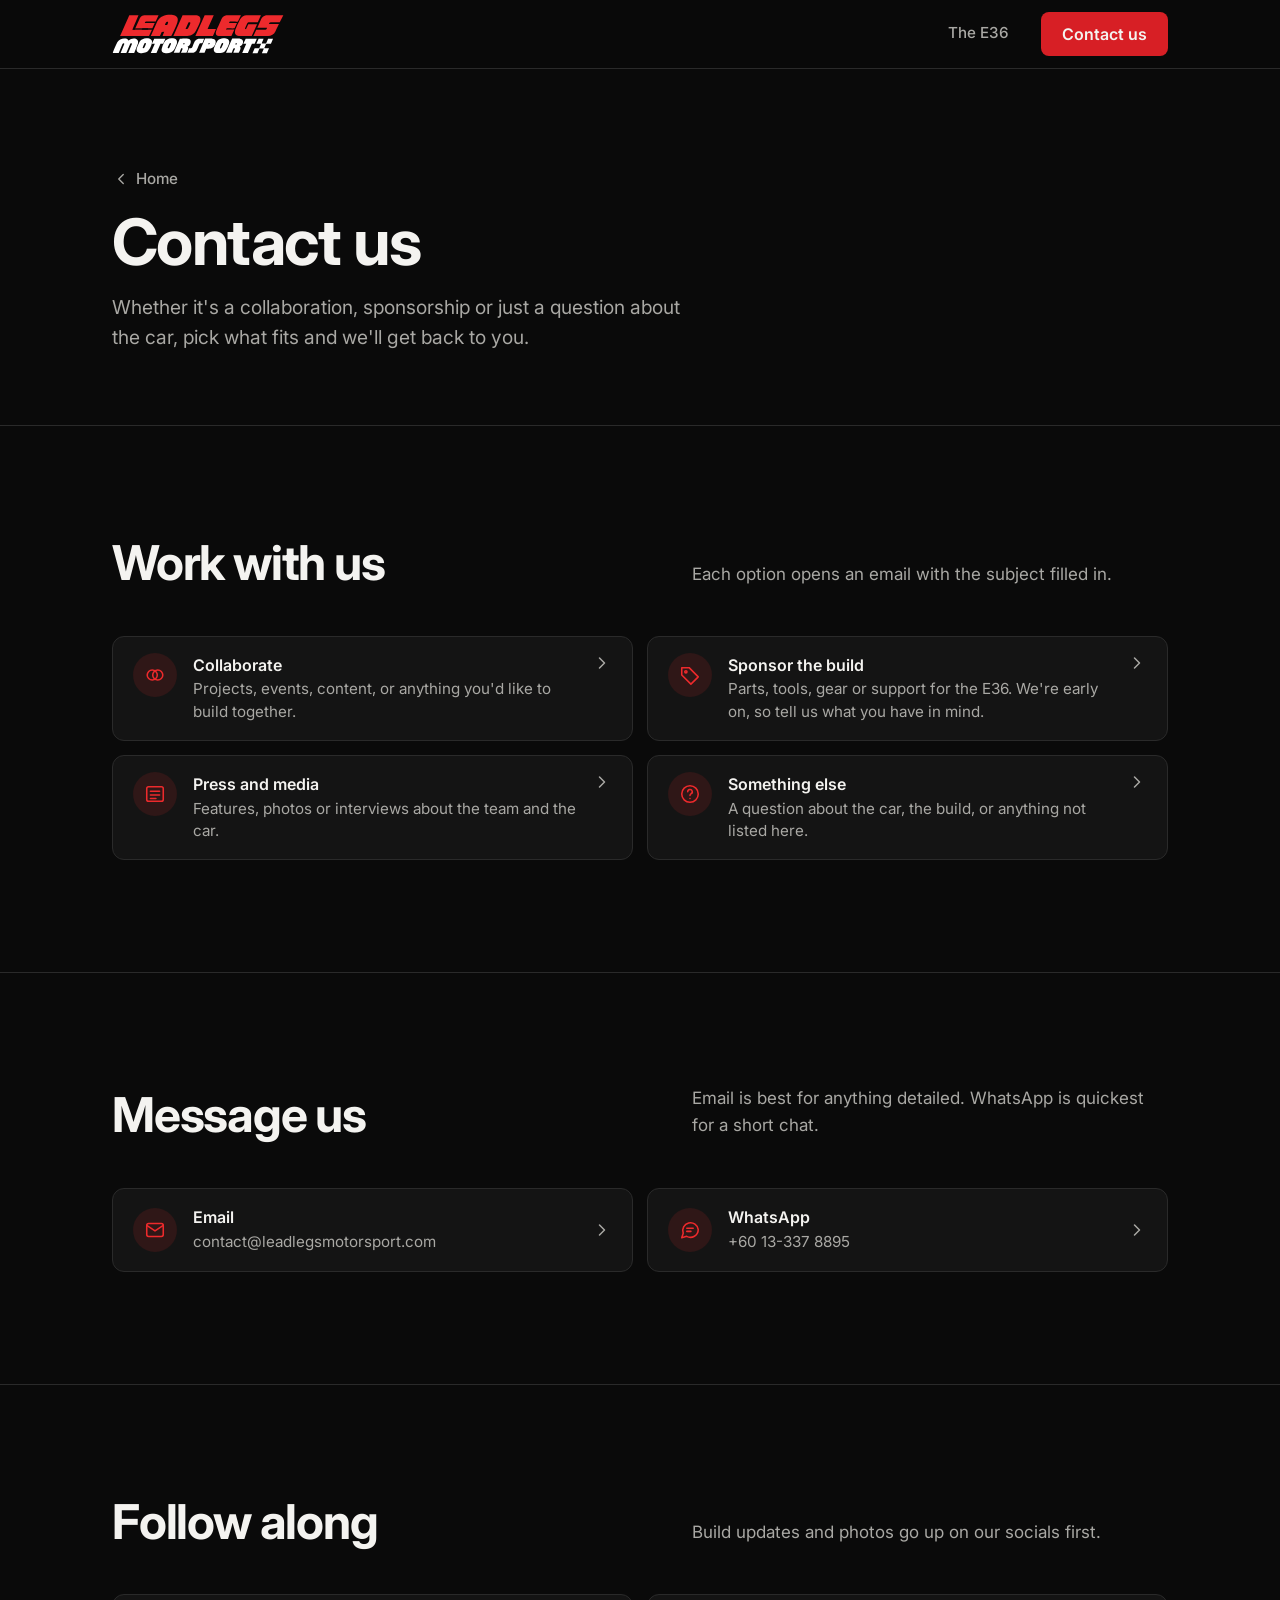
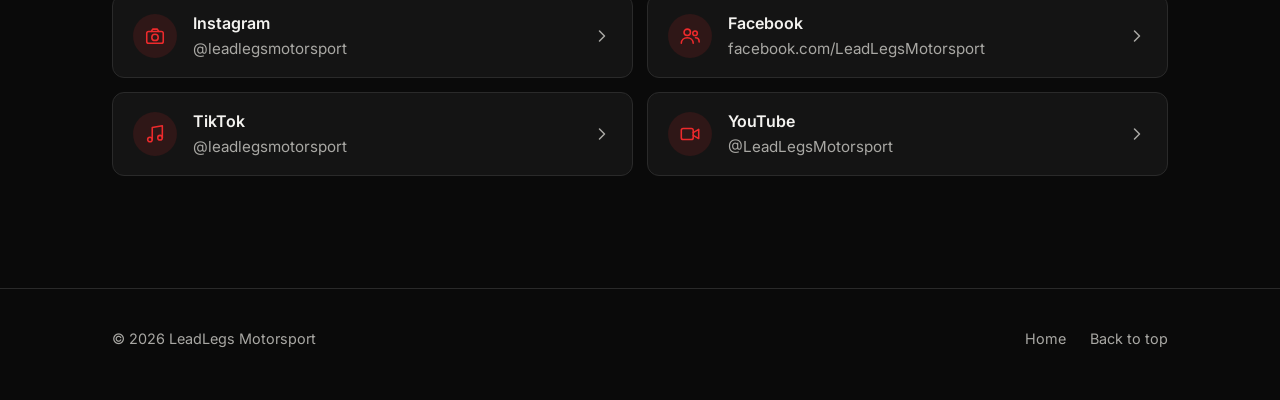
==== contact.html @ e3fa3c6b "Add contact page; hero buttons now Instagram and Contact us Co-Authored-By: Claude Sonnet 5.5 <norep" ====
<!doctype html>
<html lang="en">
<head>
<meta charset="utf-8">
<meta name="viewport" content="width=device-width, initial-scale=1">
<title>Contact | LeadLegs Motorsport</title>
<meta name="description" content="Get in touch with LeadLegs Motorsport about collaborations, sponsorship, press or anything else.">
<meta name="theme-color" content="#0a0a0a">
<link rel="canonical" href="https://leadlegsmotorsport.com/contact.html">
<link rel="icon" type="image/png" sizes="32x32" href="assets/favicon-32.png">
<link rel="apple-touch-icon" href="assets/apple-touch-icon.png">
<meta property="og:type" content="website">
<meta property="og:title" content="Contact | LeadLegs Motorsport">
<meta property="og:description" content="Collaborations, sponsorship, press or just a hello.">
<meta property="og:url" content="https://leadlegsmotorsport.com/contact.html">
<meta property="og:image" content="https://leadlegsmotorsport.com/assets/og.png">
<meta name="twitter:card" content="summary_large_image">
<link rel="preconnect" href="https://fonts.googleapis.com">
<link rel="preconnect" href="https://fonts.gstatic.com" crossorigin>
<link href="https://fonts.googleapis.com/css2?family=Inter:wght@400;500;600;700&display=swap" rel="stylesheet">
<link rel="stylesheet" href="assets/site.css">
</head>
<body>
<a class="skip" href="#main">Skip to content</a>

<header class="bar">
  <div class="wrap">
    <a class="brand" href="index.html" aria-label="LeadLegs Motorsport, home"><img src="assets/wordmark.svg" width="173" height="40" alt="LeadLegs Motorsport"></a>
    <nav aria-label="Main">
      <a href="index.html#e36">The E36</a>
      <a class="btn btn-fill" href="contact.html" aria-current="page">Contact us</a>
    </nav>
  </div>
</header>

<main id="main">
  <section class="pagehead" id="top">
    <div class="wrap">
      <a class="crumb" href="index.html"><svg viewBox="0 0 24 24" aria-hidden="true"><path d="M15 6l-6 6 6 6"/></svg>Home</a>
      <h1>Contact us</h1>
      <p>Whether it's a collaboration, sponsorship or just a question about the car, pick what fits and we'll get back to you.</p>
    </div>
  </section>

  <section class="block" id="work-with-us">
    <div class="wrap">
      <div class="head">
        <h2>Work with us</h2>
        <p>Each option opens an email with the subject filled in.</p>
      </div>
      <div class="cards opts">
        <a class="card" href="mailto:contact@leadlegsmotorsport.com?subject=Collaboration%20with%20LeadLegs">
          <span class="ic"><svg viewBox="0 0 24 24" aria-hidden="true"><circle cx="9" cy="12" r="5.5"/><circle cx="15" cy="12" r="5.5"/></svg></span>
          <span class="meta"><b>Collaborate</b><span>Projects, events, content, or anything you'd like to build together.</span></span>
          <svg class="chev" viewBox="0 0 24 24" aria-hidden="true"><path d="M9 6l6 6-6 6"/></svg>
        </a>
        <a class="card" href="mailto:contact@leadlegsmotorsport.com?subject=Sponsorship%20enquiry">
          <span class="ic"><svg viewBox="0 0 24 24" aria-hidden="true"><path d="M3 12V4h8l10 10-8 8L3 12z"/><circle cx="7.5" cy="8.5" r="1.2"/></svg></span>
          <span class="meta"><b>Sponsor the build</b><span>Parts, tools, gear or support for the E36. We're early on, so tell us what you have in mind.</span></span>
          <svg class="chev" viewBox="0 0 24 24" aria-hidden="true"><path d="M9 6l6 6-6 6"/></svg>
        </a>
        <a class="card" href="mailto:contact@leadlegsmotorsport.com?subject=Press%20and%20media">
          <span class="ic"><svg viewBox="0 0 24 24" aria-hidden="true"><rect x="3" y="4" width="18" height="16" rx="2"/><path d="M7 9h10M7 13h10M7 17h6"/></svg></span>
          <span class="meta"><b>Press and media</b><span>Features, photos or interviews about the team and the car.</span></span>
          <svg class="chev" viewBox="0 0 24 24" aria-hidden="true"><path d="M9 6l6 6-6 6"/></svg>
        </a>
        <a class="card" href="mailto:contact@leadlegsmotorsport.com?subject=Question%20for%20LeadLegs">
          <span class="ic"><svg viewBox="0 0 24 24" aria-hidden="true"><circle cx="12" cy="12" r="9"/><path d="M9.5 9.5a2.5 2.5 0 1 1 3.5 2.3c-.7.4-1 .9-1 1.7"/><path d="M12 17h.01"/></svg></span>
          <span class="meta"><b>Something else</b><span>A question about the car, the build, or anything not listed here.</span></span>
          <svg class="chev" viewBox="0 0 24 24" aria-hidden="true"><path d="M9 6l6 6-6 6"/></svg>
        </a>
      </div>
    </div>
  </section>

  <section class="block" id="message">
    <div class="wrap">
      <div class="head">
        <h2>Message us</h2>
        <p>Email is best for anything detailed. WhatsApp is quickest for a short chat.</p>
      </div>
      <div class="cards">
        <a class="card" href="mailto:contact@leadlegsmotorsport.com">
          <span class="ic"><svg viewBox="0 0 24 24" aria-hidden="true"><rect x="3" y="5" width="18" height="14" rx="2"/><path d="M3 7l9 6 9-6"/></svg></span>
          <span class="meta"><b>Email</b><span>contact@leadlegsmotorsport.com</span></span>
          <svg class="chev" viewBox="0 0 24 24" aria-hidden="true"><path d="M9 6l6 6-6 6"/></svg>
        </a>
        <a class="card" href="https://wa.me/60133378895" rel="noopener">
          <span class="ic"><svg viewBox="0 0 24 24" aria-hidden="true"><path d="M21 11.5a8.5 8.5 0 0 1-12.6 7.4L3 20.5l1.6-5A8.5 8.5 0 1 1 21 11.5z"/><path d="M8.5 10h7M8.5 13.5h4.5"/></svg></span>
          <span class="meta"><b>WhatsApp</b><span>+60 13-337 8895</span></span>
          <svg class="chev" viewBox="0 0 24 24" aria-hidden="true"><path d="M9 6l6 6-6 6"/></svg>
        </a>
      </div>
    </div>
  </section>

  <section class="block" id="follow">
    <div class="wrap">
      <div class="head">
        <h2>Follow along</h2>
        <p>Build updates and photos go up on our socials first.</p>
      </div>
      <div class="cards">
        <a class="card" href="https://www.instagram.com/leadlegsmotorsport" rel="noopener">
          <span class="ic"><svg viewBox="0 0 24 24" aria-hidden="true"><rect x="3" y="7" width="18" height="13" rx="2"/><path d="M8 7l1.5-2.5h5L16 7"/><circle cx="12" cy="13.5" r="3.5"/></svg></span>
          <span class="meta"><b>Instagram</b><span>@leadlegsmotorsport</span></span>
          <svg class="chev" viewBox="0 0 24 24" aria-hidden="true"><path d="M9 6l6 6-6 6"/></svg>
        </a>
        <a class="card" href="https://www.facebook.com/LeadLegsMotorsport/" rel="noopener">
          <span class="ic"><svg viewBox="0 0 24 24" aria-hidden="true"><circle cx="9" cy="8" r="3.5"/><path d="M2.5 20c0-3.6 2.9-6 6.5-6s6.5 2.4 6.5 6"/><circle cx="17.5" cy="9" r="2.5"/><path d="M18 14c2.5 0 4 1.8 4 4.5"/></svg></span>
          <span class="meta"><b>Facebook</b><span>facebook.com/LeadLegsMotorsport</span></span>
          <svg class="chev" viewBox="0 0 24 24" aria-hidden="true"><path d="M9 6l6 6-6 6"/></svg>
        </a>
        <a class="card" href="https://www.tiktok.com/@leadlegsmotorsport" rel="noopener">
          <span class="ic"><svg viewBox="0 0 24 24" aria-hidden="true"><path d="M9 18V5l11-2v13"/><circle cx="6.5" cy="18" r="2.5"/><circle cx="17.5" cy="16" r="2.5"/></svg></span>
          <span class="meta"><b>TikTok</b><span>@leadlegsmotorsport</span></span>
          <svg class="chev" viewBox="0 0 24 24" aria-hidden="true"><path d="M9 6l6 6-6 6"/></svg>
        </a>
        <a class="card" href="https://www.youtube.com/@LeadLegsMotorsport" rel="noopener">
          <span class="ic"><svg viewBox="0 0 24 24" aria-hidden="true"><rect x="2.5" y="6" width="13" height="12" rx="2"/><path d="M15.5 10.5l6-3.5v10l-6-3.5"/></svg></span>
          <span class="meta"><b>YouTube</b><span>@LeadLegsMotorsport</span></span>
          <svg class="chev" viewBox="0 0 24 24" aria-hidden="true"><path d="M9 6l6 6-6 6"/></svg>
        </a>
      </div>
    </div>
  </section>
</main>

<footer>
  <div class="wrap">
    <span>&copy; 2026 LeadLegs Motorsport</span>
    <span class="flinks"><a href="index.html">Home</a><a href="#top">Back to top</a></span>
  </div>
</footer>

</body>
</html>
---- assets/site.css ----
:root {
  --red: #ed2a2c;          /* wordmark red, used for accents */
  --red-btn: #d71f25;      /* slightly deeper red so white text passes contrast */
  --bg: #0a0a0a;
  --surface: #141414;
  --surface-hi: #1c1c1c;
  --line: #2a2a2a;
  --text: #f4f3f0;
  --muted: #a9a8a4;
  --radius: 12px;
  --wrap: 72rem;
  --gutter: clamp(20px, 5vw, 48px);
  --bar-h: 68px;
}
* { box-sizing: border-box; }
html { scroll-behavior: smooth; scroll-padding-top: calc(var(--bar-h) + 16px); }
body {
  margin: 0;
  background: var(--bg);
  color: var(--text);
  font-family: "Inter", system-ui, -apple-system, "Segoe UI", Roboto, Arial, sans-serif;
  font-size: 1.0625rem;
  line-height: 1.6;
  -webkit-font-smoothing: antialiased;
}
a { color: inherit; }
img { max-width: 100%; }
:focus-visible { outline: 3px solid var(--red); outline-offset: 3px; border-radius: 6px; }
.wrap { max-width: var(--wrap); margin: 0 auto; padding: 0 var(--gutter); }

.skip { position: absolute; left: 12px; top: -60px; z-index: 20; background: var(--text); color: var(--bg); padding: 10px 16px; border-radius: 8px; font-weight: 600; text-decoration: none; }
.skip:focus { top: 12px; }

/* ---- buttons (filled, outlined) ---- */
.btn {
  display: inline-flex; align-items: center; justify-content: center; gap: 10px;
  min-height: 48px; padding: 0 24px;
  border-radius: 8px; border: 1.5px solid transparent;
  font: 600 1rem/1 "Inter", system-ui, sans-serif; text-decoration: none; cursor: pointer;
  transition: background-color .15s, border-color .15s, transform .1s;
}
.btn svg { width: 20px; height: 20px; fill: none; stroke: currentColor; stroke-width: 1.8; stroke-linecap: round; stroke-linejoin: round; }
.btn:active { transform: scale(.98); }
.btn-fill { background: var(--red-btn); color: #fff; }
.btn-fill:hover { background: #ee2d33; }
.btn-line { border-color: rgba(255,255,255,.35); color: var(--text); }
.btn-line:hover { background: rgba(255,255,255,.08); border-color: rgba(255,255,255,.6); }

/* ---- top bar ---- */
.bar {
  position: sticky; top: 0; z-index: 10;
  background: rgba(10,10,10,.82);
  -webkit-backdrop-filter: saturate(1.4) blur(14px); backdrop-filter: saturate(1.4) blur(14px);
  border-bottom: 1px solid var(--line);
}
.bar .wrap { height: var(--bar-h); display: flex; align-items: center; justify-content: space-between; gap: 16px; }
.brand { display: block; line-height: 0; }
.brand img { height: 40px; width: auto; display: block; }
.bar nav { display: flex; align-items: center; gap: clamp(8px, 2vw, 28px); }
.bar nav a:not(.btn) { padding: 12px 6px; font-weight: 500; font-size: .95rem; text-decoration: none; color: var(--muted); border-bottom: 2px solid transparent; }
.bar nav a:not(.btn):hover { color: var(--text); border-bottom-color: var(--red); }
.bar .btn { min-height: 44px; padding: 0 20px; }

/* ---- hero ---- */
.hero-img { display: block; width: 100%; height: clamp(200px, 38vw, 600px); object-fit: cover; object-position: 50% 52%; }
.intro { padding: clamp(40px, 7vw, 88px) 0 clamp(56px, 9vw, 112px); }
.intro .wrap { display: grid; grid-template-columns: 1.1fr 1fr; gap: clamp(24px, 5vw, 56px); align-items: end; }
h1, h2 { margin: 0; font-weight: 700; letter-spacing: -0.025em; line-height: 1.04; text-wrap: balance; }
h1 { font-size: clamp(2.5rem, 6.4vw, 5rem); }
h2 { font-size: clamp(1.9rem, 4vw, 3rem); }
.intro p { margin: 0 0 28px; color: var(--muted); font-size: clamp(1.05rem, 1.6vw, 1.25rem); max-width: 30rem; }
.actions { display: flex; flex-wrap: wrap; gap: 12px; }

/* ---- sections ---- */
section.block { padding: clamp(56px, 9vw, 112px) 0; border-top: 1px solid var(--line); }
.head { display: grid; grid-template-columns: 1.1fr 1fr; gap: clamp(24px, 5vw, 56px); align-items: end; margin-bottom: clamp(28px, 4vw, 48px); }
.head p { margin: 0; color: var(--muted); max-width: 30rem; }

/* E36 planned work */
.grid { display: grid; gap: 14px; grid-template-columns: repeat(auto-fit, minmax(180px, 1fr)); }
.tile { background: var(--surface); border: 1px solid var(--line); border-radius: var(--radius); padding: 22px 22px 20px; display: flex; flex-direction: column; gap: 22px; min-height: 132px; justify-content: space-between; border-top: 3px solid var(--red); }
.tile strong { font-size: 1.1rem; font-weight: 600; letter-spacing: -0.01em; }
.chip { align-self: flex-start; font-size: .82rem; font-weight: 500; color: var(--muted); border: 1px solid var(--line); border-radius: 999px; padding: 4px 12px; }

/* contact cards */
.cards { display: grid; gap: 14px; grid-template-columns: repeat(auto-fit, minmax(380px, 1fr)); }
.card {
  display: flex; align-items: center; gap: 16px; min-height: 80px; padding: 16px 20px;
  background: var(--surface); border: 1px solid var(--line); border-radius: var(--radius);
  text-decoration: none; transition: background-color .15s, border-color .15s, transform .15s, box-shadow .15s;
}
.card:hover { background: var(--surface-hi); border-color: var(--red); transform: translateY(-2px); box-shadow: 0 10px 28px rgba(0,0,0,.45); }
.card:active { transform: translateY(0); }
.ic { flex: none; width: 44px; height: 44px; display: grid; place-items: center; border-radius: 50%; background: rgba(237,42,44,.12); }
.ic svg { width: 22px; height: 22px; fill: none; stroke: var(--red); stroke-width: 1.7; stroke-linecap: round; stroke-linejoin: round; }
.meta { display: flex; flex-direction: column; min-width: 0; flex: 1; }
.meta b { font-weight: 600; font-size: 1rem; }
.meta span { color: var(--muted); font-size: .95rem; overflow-wrap: anywhere; }
.chev { flex: none; width: 20px; height: 20px; fill: none; stroke: var(--muted); stroke-width: 1.8; stroke-linecap: round; stroke-linejoin: round; transition: transform .15s, stroke .15s; }
.card:hover .chev { stroke: var(--text); transform: translateX(3px); }

footer { border-top: 1px solid var(--line); padding: 28px 0 40px; color: var(--muted); font-size: .9rem; }
footer .wrap { display: flex; justify-content: space-between; align-items: center; gap: 16px; flex-wrap: wrap; }
footer a { text-decoration: none; }
footer a:hover { color: var(--text); }

@media (max-width: 760px) {
  :root { --bar-h: 60px; }
  .brand img { height: 34px; }
  .bar nav a:not(.btn) { display: none; }
  .intro .wrap, .head { grid-template-columns: 1fr; align-items: start; }
  .actions .btn { flex: 1 1 100%; }
  .hero-img { height: auto; }
  .tile { flex-direction: row; align-items: center; min-height: 64px; padding: 16px 20px; gap: 12px; }
  .chip { align-self: center; }
  .chev { display: none; }
  .cards { grid-template-columns: 1fr; }
  .meta span { font-size: .9rem; }
}
@media (prefers-reduced-motion: reduce) {
  html { scroll-behavior: auto; }
  * { transition: none !important; }
}

/* ---- contact page ---- */
.pagehead { padding: clamp(40px, 7vw, 88px) 0 clamp(36px, 6vw, 72px); }
.pagehead h1 { font-size: clamp(2.2rem, 5.4vw, 4rem); }
.pagehead p { margin: 16px 0 0; color: var(--muted); font-size: clamp(1.05rem, 1.6vw, 1.2rem); max-width: 36rem; }
.crumb { display: inline-flex; align-items: center; gap: 6px; min-height: 44px; margin-bottom: 8px; color: var(--muted); font-size: .95rem; font-weight: 500; text-decoration: none; }
.crumb:hover { color: var(--text); }
.crumb svg { width: 18px; height: 18px; fill: none; stroke: currentColor; stroke-width: 1.8; stroke-linecap: round; stroke-linejoin: round; }
.cards.opts { grid-template-columns: repeat(auto-fit, minmax(min(420px, 100%), 1fr)); }
.opts .card { align-items: flex-start; }
.opts .meta span { line-height: 1.5; }
.bar nav a[aria-current="page"] { color: var(--text); }
.btn-fill[aria-current="page"] { background: var(--red-btn); }

.flinks { display: flex; gap: 8px 24px; flex-wrap: wrap; }
.flinks a { padding: 10px 0; }
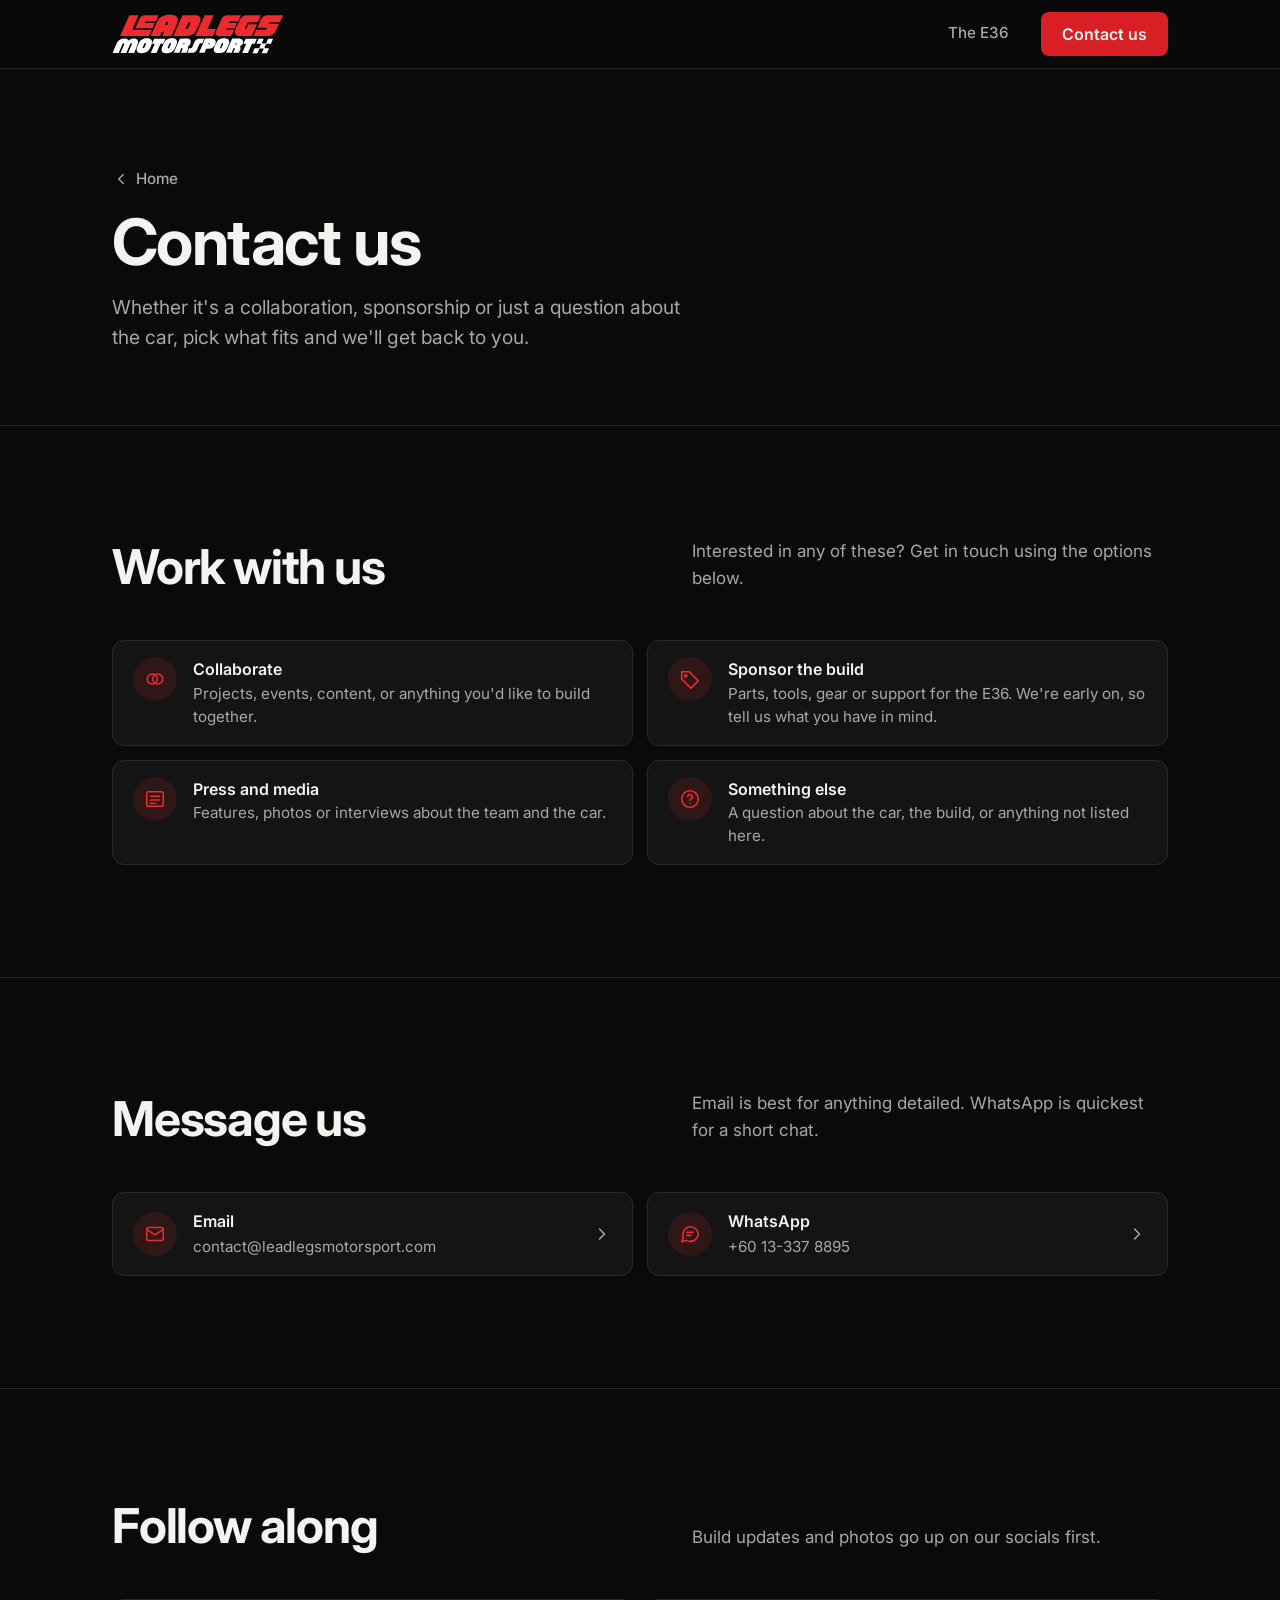
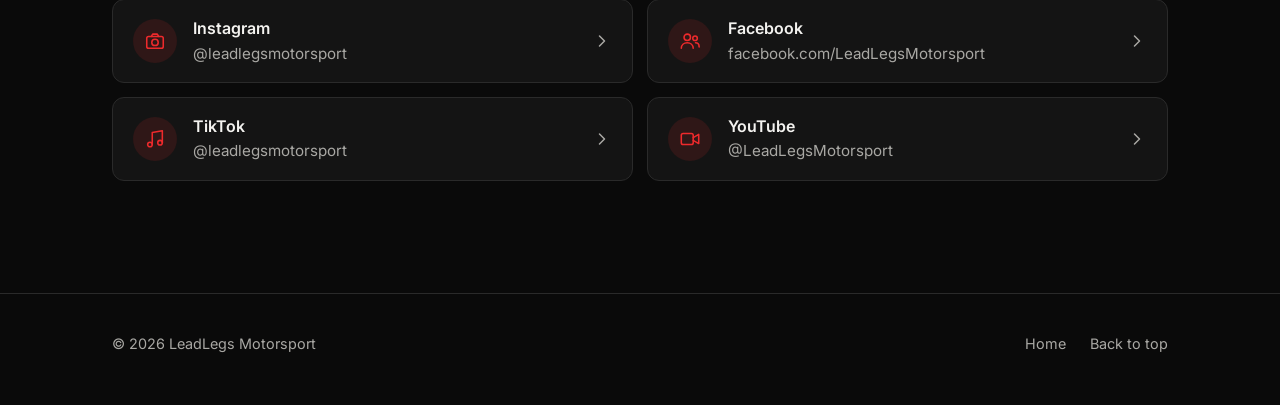
==== commit 0abb750b: "Contact page: make Work with us items plain info, point to contact options below Co-Authored-By: Cla" ====
--- a/contact.html
+++ b/contact.html
@@ -46,29 +46,25 @@
     <div class="wrap">
       <div class="head">
         <h2>Work with us</h2>
-        <p>Each option opens an email with the subject filled in.</p>
+        <p>Interested in any of these? Get in touch using the options below.</p>
       </div>
       <div class="cards opts">
-        <a class="card" href="mailto:contact@leadlegsmotorsport.com?subject=Collaboration%20with%20LeadLegs">
+        <div class="card static">
           <span class="ic"><svg viewBox="0 0 24 24" aria-hidden="true"><circle cx="9" cy="12" r="5.5"/><circle cx="15" cy="12" r="5.5"/></svg></span>
           <span class="meta"><b>Collaborate</b><span>Projects, events, content, or anything you'd like to build together.</span></span>
-          <svg class="chev" viewBox="0 0 24 24" aria-hidden="true"><path d="M9 6l6 6-6 6"/></svg>
-        </a>
-        <a class="card" href="mailto:contact@leadlegsmotorsport.com?subject=Sponsorship%20enquiry">
+        </div>
+        <div class="card static">
           <span class="ic"><svg viewBox="0 0 24 24" aria-hidden="true"><path d="M3 12V4h8l10 10-8 8L3 12z"/><circle cx="7.5" cy="8.5" r="1.2"/></svg></span>
           <span class="meta"><b>Sponsor the build</b><span>Parts, tools, gear or support for the E36. We're early on, so tell us what you have in mind.</span></span>
-          <svg class="chev" viewBox="0 0 24 24" aria-hidden="true"><path d="M9 6l6 6-6 6"/></svg>
-        </a>
-        <a class="card" href="mailto:contact@leadlegsmotorsport.com?subject=Press%20and%20media">
+        </div>
+        <div class="card static">
           <span class="ic"><svg viewBox="0 0 24 24" aria-hidden="true"><rect x="3" y="4" width="18" height="16" rx="2"/><path d="M7 9h10M7 13h10M7 17h6"/></svg></span>
           <span class="meta"><b>Press and media</b><span>Features, photos or interviews about the team and the car.</span></span>
-          <svg class="chev" viewBox="0 0 24 24" aria-hidden="true"><path d="M9 6l6 6-6 6"/></svg>
-        </a>
-        <a class="card" href="mailto:contact@leadlegsmotorsport.com?subject=Question%20for%20LeadLegs">
+        </div>
+        <div class="card static">
           <span class="ic"><svg viewBox="0 0 24 24" aria-hidden="true"><circle cx="12" cy="12" r="9"/><path d="M9.5 9.5a2.5 2.5 0 1 1 3.5 2.3c-.7.4-1 .9-1 1.7"/><path d="M12 17h.01"/></svg></span>
           <span class="meta"><b>Something else</b><span>A question about the car, the build, or anything not listed here.</span></span>
-          <svg class="chev" viewBox="0 0 24 24" aria-hidden="true"><path d="M9 6l6 6-6 6"/></svg>
-        </a>
+        </div>
       </div>
     </div>
   </section>
--- a/assets/site.css
+++ b/assets/site.css
@@ -137,3 +137,6 @@
 
 .flinks { display: flex; gap: 8px 24px; flex-wrap: wrap; }
 .flinks a { padding: 10px 0; }
+
+.card.static { cursor: default; }
+.card.static:hover { background: var(--surface); border-color: var(--line); transform: none; box-shadow: none; }
